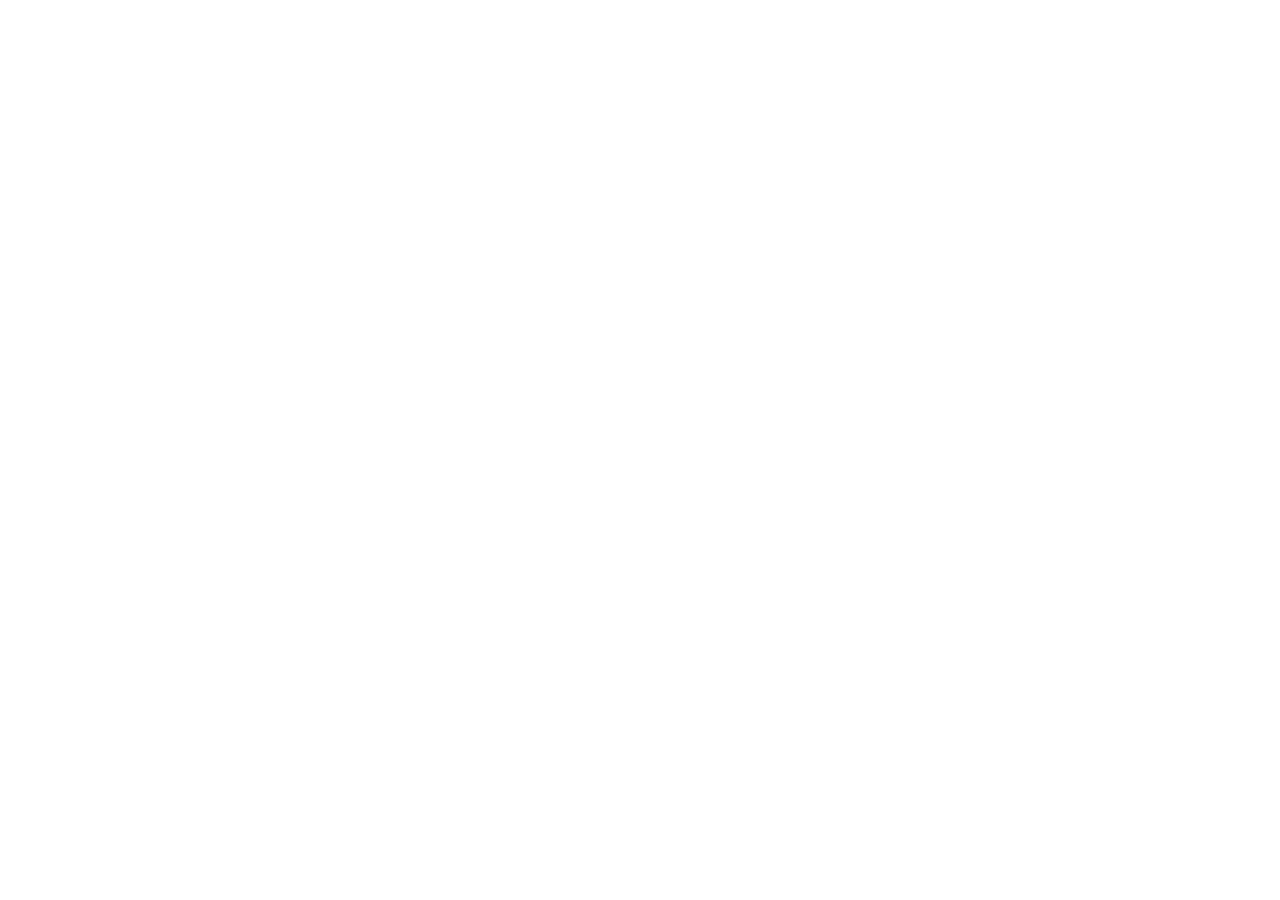
==== frontend-2-practice/index.html @ 97344816 "Initial commit" ====
<!DOCTYPE html>
<html lang="ru">
  <head>
    <meta charset="UTF-8" />
    <meta name="viewport" content="width=device-width, initial-scale=1.0" />
    <title>Выбор даты и времени</title>
    <link rel="stylesheet" href="styles.css" />
  </head>
  <body>
    <div class="page">
      <!-- Перенесите вашу верстку. Удалите статичные данные. Подключите скрипт -->
    </div>
  </body>
</html>
---- frontend-2-practice/styles.css ----
/* Стили страницы.
   Скопируйте с предудущей практики. */

* {
  margin: 0;
  padding: 0;
  box-sizing: border-box;
}

body {
  min-height: 100vh;
  font-family: sans-serif;
}
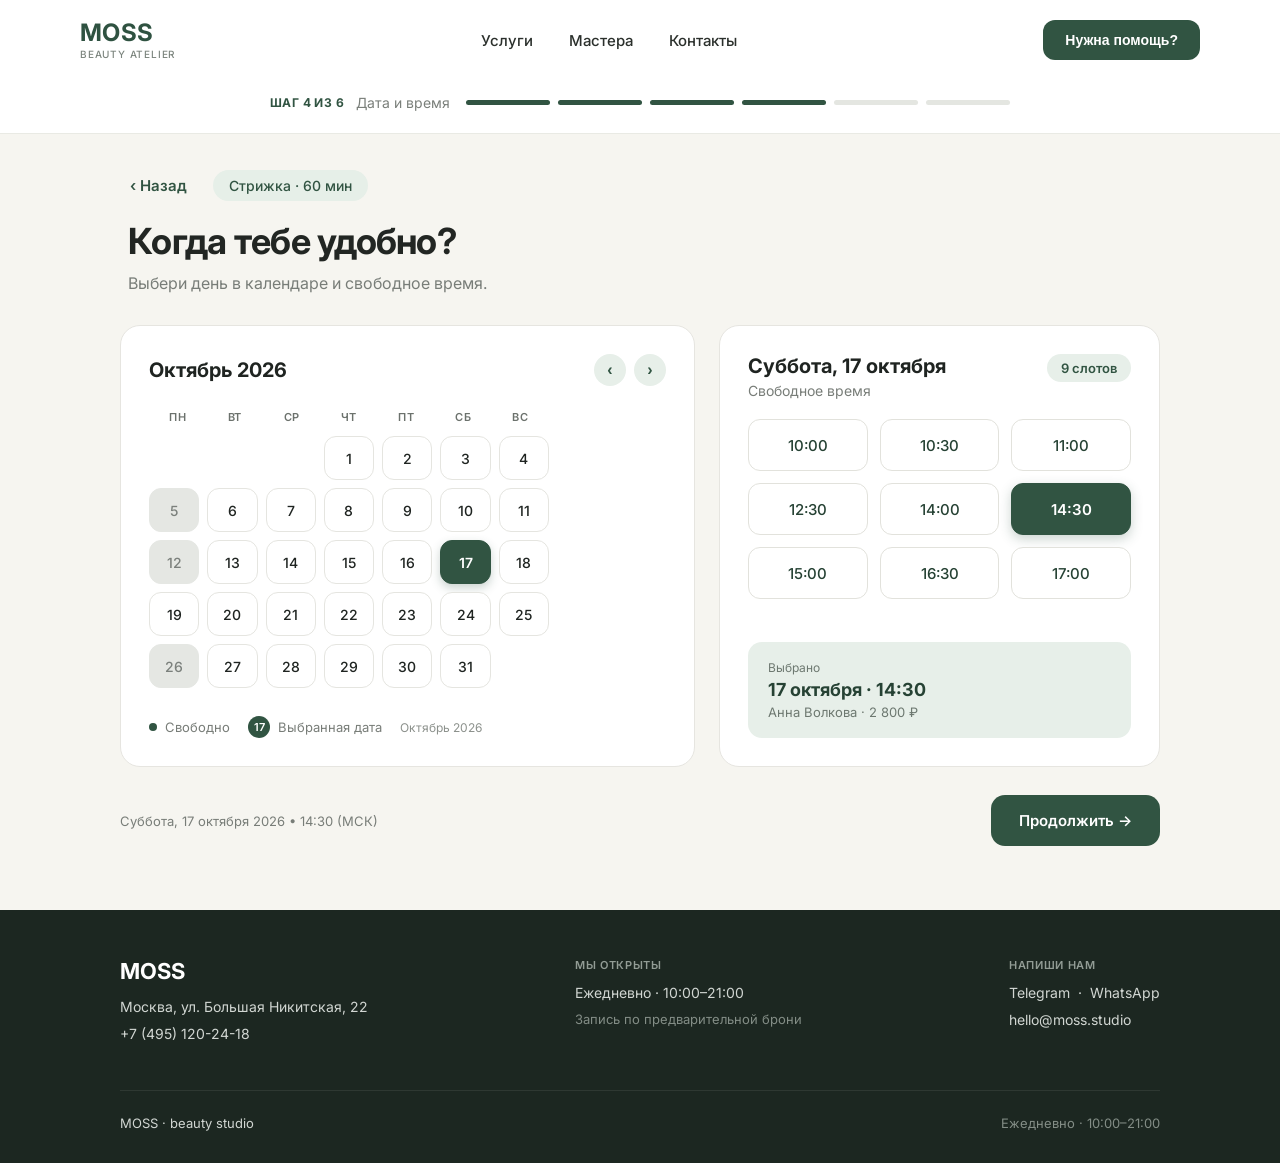
==== commit d1a369dd: "Задание 2. JavaScript" ====
--- a/frontend-2-practice/index.html
+++ b/frontend-2-practice/index.html
@@ -3,12 +3,182 @@
   <head>
     <meta charset="UTF-8" />
     <meta name="viewport" content="width=device-width, initial-scale=1.0" />
-    <title>Выбор даты и времени</title>
-    <link rel="stylesheet" href="styles.css" />
+    <title>MOSS Beauty Atelier — Выбор даты и времени</title>
+    <link rel="preconnect" href="https://fonts.googleapis.com" />
+    <link rel="preconnect" href="https://fonts.gstatic.com" crossorigin />
+    <link
+      href="https://fonts.googleapis.com/css2?family=Inter:wght@400;500;600;700&display=swap"
+      rel="stylesheet"
+    />
+    <link rel="stylesheet" href="./styles.css" />
   </head>
   <body>
-    <div class="page">
-      <!-- Перенесите вашу верстку. Удалите статичные данные. Подключите скрипт -->
+    <div class="app-wrapper">
+      <header class="site-header">
+        <div class="header-top">
+          <a href="#" class="brand-logo">
+            <span class="brand-title">MOSS</span>
+            <span class="brand-subtitle">BEAUTY ATELIER</span>
+          </a>
+
+          <nav class="main-nav">
+            <a href="#" class="nav-link">Услуги</a>
+            <a href="#" class="nav-link">Мастера</a>
+            <a href="#" class="nav-link">Контакты</a>
+          </nav>
+
+          <button class="help-btn" type="button">Нужна помощь?</button>
+        </div>
+
+        <div class="progress-bar-container">
+          <div class="progress-info">
+            <span class="step-counter">ШАГ 4 ИЗ 6</span>
+            <span class="step-name">Дата и время</span>
+          </div>
+          <div class="progress-segments">
+            <div class="segment completed"></div>
+            <div class="segment completed"></div>
+            <div class="segment completed"></div>
+            <div class="segment active"></div>
+            <div class="segment"></div>
+            <div class="segment"></div>
+          </div>
+        </div>
+      </header>
+
+      <main class="booking-main">
+        <div class="booking-container">
+          <div class="top-controls">
+            <a href="#" class="back-link" id="backBtn">‹ Назад</a>
+            <div class="service-pill" id="serviceBadge">Стрижка · 60 мин</div>
+          </div>
+
+          <section class="page-heading">
+            <h1 class="main-title">Когда тебе удобно?</h1>
+            <p class="main-subtitle">
+              Выбери день в календаре и свободное время.
+            </p>
+          </section>
+
+          <div class="booking-grid">
+            <section class="card calendar-card">
+              <div class="calendar-header">
+                <h2 class="card-title" id="calendarMonthTitle">Октябрь 2026</h2>
+                <div class="calendar-nav">
+                  <button
+                    class="cal-arrow"
+                    id="prevMonthBtn"
+                    type="button"
+                    aria-label="Предыдущий месяц"
+                  >
+                    ‹
+                  </button>
+                  <button
+                    class="cal-arrow"
+                    id="nextMonthBtn"
+                    type="button"
+                    aria-label="Следующий месяц"
+                  >
+                    ›
+                  </button>
+                </div>
+              </div>
+
+              <div class="weekdays-grid">
+                <span>ПН</span>
+                <span>ВТ</span>
+                <span>СР</span>
+                <span>ЧТ</span>
+                <span>ПТ</span>
+                <span>СБ</span>
+                <span>ВС</span>
+              </div>
+
+              <div class="days-grid" id="calendarDaysGrid"></div>
+
+              <div class="calendar-legend">
+                <div class="legend-item">
+                  <span class="dot-free"></span>
+                  <span>Свободно</span>
+                </div>
+                <div class="legend-item">
+                  <span class="badge-selected" id="legendSelectedDay">17</span>
+                  <span>Выбранная дата</span>
+                </div>
+                <span class="legend-month" id="legendMonthLabel">Октябрь 2026</span>
+              </div>
+            </section>
+
+            <section class="card slots-card">
+              <div class="slots-header">
+                <div class="slots-title-group">
+                  <h2 class="card-title" id="selectedDateHeading">
+                    Суббота, 17 октября
+                  </h2>
+                  <span class="slots-subtitle">Свободное время</span>
+                </div>
+                <div class="slots-count-badge" id="slotsCountBadge">9 слотов</div>
+              </div>
+
+              <div class="time-slots-grid" id="timeSlotsGrid"></div>
+
+              <div class="selection-summary" id="selectionSummary">
+                <span class="summary-label">Выбрано</span>
+                <strong class="summary-datetime" id="summaryDateTime">
+                  17 октября · 14:30
+                </strong>
+                <span class="summary-master" id="summaryMaster">
+                  Анна Волкова · 2 800 ₽
+                </span>
+              </div>
+            </section>
+          </div>
+
+          <div class="booking-actions">
+            <span class="timezone-note" id="bottomBarNote">
+              Все слоты указаны по московскому времени
+            </span>
+            <button type="button" class="continue-btn" id="continueBtn">
+              Продолжить →
+            </button>
+          </div>
+        </div>
+      </main>
+
+      <footer class="site-footer">
+        <div class="footer-container">
+          <div class="footer-top">
+            <div class="footer-col brand-col">
+              <span class="footer-logo">MOSS</span>
+              <p class="footer-address">Москва, ул. Большая Никитская, 22</p>
+              <a href="tel:+74951202418" class="footer-phone">+7 (495) 120-24-18</a>
+            </div>
+
+            <div class="footer-col">
+              <span class="footer-heading">МЫ ОТКРЫТЫ</span>
+              <p class="footer-text">Ежедневно · 10:00–21:00</p>
+              <p class="footer-subtext">Запись по предварительной брони</p>
+            </div>
+
+            <div class="footer-col">
+              <span class="footer-heading">НАПИШИ НАМ</span>
+              <div class="social-links">
+                <a href="#">Telegram</a>
+                <span>·</span>
+                <a href="#">WhatsApp</a>
+              </div>
+              <a href="mailto:hello@moss.studio" class="footer-email">hello@moss.studio</a>
+            </div>
+          </div>
+
+          <div class="footer-bottom">
+            <span class="footer-copy">MOSS · beauty studio</span>
+            <span class="footer-hours-mini">Ежедневно · 10:00–21:00</span>
+          </div>
+        </div>
+      </footer>
     </div>
+
+    <script src="script.js"></script>
   </body>
-</html>+</html>
--- a/frontend-2-practice/styles.css
+++ b/frontend-2-practice/styles.css
@@ -1,6 +1,3 @@
-/* Стили страницы.
-   Скопируйте с предудущей практики. */
-
 * {
   margin: 0;
   padding: 0;
@@ -8,6 +5,590 @@
 }
 
 body {
+  font-family: "Inter", -apple-system, BlinkMacSystemFont, "Segoe UI", Roboto, sans-serif;
+  background-color: #f6f5f0;
+  color: #1f2421;
   min-height: 100vh;
-  font-family: sans-serif;
-}
+}
+
+.app-wrapper {
+  display: flex;
+  flex-direction: column;
+  min-height: 100vh;
+}
+
+/* Header */
+.site-header {
+  background-color: #ffffff;
+  border-bottom: 1px solid #e9eae4;
+}
+
+.header-top {
+  max-width: 1200px;
+  margin: 0 auto;
+  padding: 20px 40px;
+  display: flex;
+  justify-content: space-between;
+  align-items: center;
+}
+
+.brand-logo {
+  display: flex;
+  flex-direction: column;
+  text-decoration: none;
+  cursor: pointer;
+}
+
+.brand-title {
+  font-size: 24px;
+  font-weight: 700;
+  color: #2f5241;
+  letter-spacing: 0.02em;
+  line-height: 1.1;
+}
+
+.brand-subtitle {
+  font-size: 10px;
+  font-weight: 500;
+  color: #7c857e;
+  letter-spacing: 0.08em;
+  margin-top: 2px;
+}
+
+.main-nav {
+  display: flex;
+  gap: 36px;
+}
+
+.nav-link {
+  text-decoration: none;
+  font-size: 15px;
+  font-weight: 500;
+  color: #2b302c;
+  transition: color 0.2s ease;
+  cursor: pointer;
+}
+
+.nav-link:hover {
+  color: #2f5241;
+}
+
+.help-btn {
+  background-color: #315442;
+  color: #ffffff;
+  border: none;
+  border-radius: 12px;
+  padding: 12px 22px;
+  font-size: 14px;
+  font-weight: 600;
+  cursor: pointer;
+  transition: background-color 0.2s ease;
+}
+
+.help-btn:hover {
+  background-color: #264234;
+}
+
+.progress-bar-container {
+  max-width: 1200px;
+  margin: 0 auto;
+  padding: 14px 40px 22px;
+  display: flex;
+  align-items: center;
+  justify-content: center;
+  gap: 16px;
+}
+
+.progress-info {
+  display: flex;
+  align-items: center;
+  gap: 12px;
+}
+
+.step-counter {
+  font-size: 12px;
+  font-weight: 700;
+  color: #315442;
+  letter-spacing: 0.04em;
+}
+
+.step-name {
+  font-size: 14px;
+  color: #7a7f7a;
+}
+
+.progress-segments {
+  display: flex;
+  gap: 8px;
+}
+
+.segment {
+  width: 84px;
+  height: 5px;
+  border-radius: 4px;
+  background-color: #e4e6e1;
+}
+
+.segment.completed,
+.segment.active {
+  background-color: #315442;
+}
+
+/* Main */
+.booking-main {
+  flex: 1;
+  padding: 36px 40px 64px;
+}
+
+.booking-container {
+  max-width: 1040px;
+  margin: 0 auto;
+}
+
+.top-controls {
+  display: flex;
+  align-items: center;
+  gap: 16px;
+  margin-bottom: 18px;
+}
+
+.back-link {
+  text-decoration: none;
+  font-size: 15px;
+  font-weight: 600;
+  color: #315442;
+  padding: 6px 10px;
+  border-radius: 8px;
+  transition: background-color 0.2s ease;
+  cursor: pointer;
+}
+
+.back-link:hover {
+  background-color: #e7efe9;
+}
+
+.service-pill {
+  background-color: #e6efe8;
+  color: #315442;
+  font-size: 14px;
+  font-weight: 500;
+  padding: 7px 16px;
+  border-radius: 100px;
+}
+
+.page-heading {
+  margin-bottom: 32px;
+  padding-left: 8px;
+}
+
+.main-title {
+  font-size: 36px;
+  font-weight: 700;
+  color: #222623;
+  margin-bottom: 10px;
+  letter-spacing: -0.02em;
+}
+
+.main-subtitle {
+  font-size: 16px;
+  color: #787d78;
+}
+
+.booking-grid {
+  display: flex;
+  gap: 24px;
+  align-items: stretch;
+  margin-bottom: 28px;
+}
+
+.card {
+  background-color: #ffffff;
+  border: 1px solid #e6e5e0;
+  border-radius: 20px;
+  padding: 28px;
+}
+
+.calendar-card {
+  flex: 1.35;
+  display: flex;
+  flex-direction: column;
+}
+
+.slots-card {
+  flex: 1;
+  display: flex;
+  flex-direction: column;
+}
+
+.card-title {
+  font-size: 20px;
+  font-weight: 700;
+  color: #1f2421;
+}
+
+/* Calendar */
+.calendar-header {
+  display: flex;
+  justify-content: space-between;
+  align-items: center;
+  margin-bottom: 24px;
+}
+
+.calendar-nav {
+  display: flex;
+  gap: 8px;
+}
+
+.cal-arrow {
+  width: 32px;
+  height: 32px;
+  border-radius: 50%;
+  border: none;
+  background-color: #e7efe9;
+  color: #315442;
+  font-size: 16px;
+  font-weight: 600;
+  display: flex;
+  align-items: center;
+  justify-content: center;
+  cursor: pointer;
+  transition: background-color 0.2s ease;
+}
+
+.cal-arrow:hover {
+  background-color: #d4e3d8;
+}
+
+.weekdays-grid {
+  display: grid;
+  grid-template-columns: repeat(7, 1fr);
+  text-align: center;
+  margin-bottom: 12px;
+  max-width: 400px;
+}
+
+.weekdays-grid span {
+  font-size: 11px;
+  font-weight: 600;
+  color: #6c726d;
+  letter-spacing: 0.04em;
+}
+
+.days-grid {
+  display: grid;
+  grid-template-columns: repeat(7, 1fr);
+  gap: 8px;
+  max-width: 400px;
+  margin-bottom: 28px;
+}
+
+.day-cell {
+  height: 44px;
+  border-radius: 12px;
+  border: 1px solid #e5e5e0;
+  background-color: #ffffff;
+  font-family: inherit;
+  font-size: 14px;
+  font-weight: 500;
+  color: #1f2421;
+  display: flex;
+  align-items: center;
+  justify-content: center;
+  cursor: pointer;
+  transition: all 0.2s ease;
+}
+
+.day-cell.empty {
+  border: none;
+  background: transparent;
+  cursor: default;
+}
+
+.day-cell.available:hover {
+  border-color: #315442;
+  background-color: #f2f7f4;
+}
+
+.day-cell.disabled {
+  background-color: #e5e7e3;
+  border-color: #e5e7e3;
+  color: #7b807c;
+  cursor: not-allowed;
+}
+
+.day-cell.selected {
+  background-color: #315442;
+  border-color: #315442;
+  color: #ffffff;
+  font-weight: 600;
+  box-shadow: 0 4px 10px rgba(49, 84, 66, 0.25);
+}
+
+.calendar-legend {
+  margin-top: auto;
+  display: flex;
+  align-items: center;
+  gap: 18px;
+  font-size: 13px;
+  color: #787d78;
+}
+
+.legend-item {
+  display: flex;
+  align-items: center;
+  gap: 8px;
+}
+
+.dot-free {
+  width: 8px;
+  height: 8px;
+  border-radius: 50%;
+  background-color: #315442;
+}
+
+.badge-selected {
+  width: 22px;
+  height: 22px;
+  border-radius: 50%;
+  background-color: #315442;
+  color: #ffffff;
+  font-size: 11px;
+  font-weight: 600;
+  display: flex;
+  align-items: center;
+  justify-content: center;
+}
+
+.legend-month {
+  font-size: 12px;
+  color: #8c918c;
+}
+
+/* Slots */
+.slots-header {
+  display: flex;
+  justify-content: space-between;
+  align-items: flex-start;
+  margin-bottom: 20px;
+}
+
+.slots-title-group {
+  display: flex;
+  flex-direction: column;
+  gap: 4px;
+}
+
+.slots-subtitle {
+  font-size: 14px;
+  color: #787d78;
+}
+
+.slots-count-badge {
+  background-color: #e7efe9;
+  color: #315442;
+  font-size: 13px;
+  font-weight: 600;
+  padding: 6px 14px;
+  border-radius: 100px;
+}
+
+.time-slots-grid {
+  display: grid;
+  grid-template-columns: repeat(3, 1fr);
+  gap: 12px;
+  margin-bottom: 24px;
+}
+
+.time-slot {
+  height: 52px;
+  border-radius: 12px;
+  border: 1px solid #e2e2dc;
+  background-color: #ffffff;
+  font-family: inherit;
+  font-size: 15px;
+  font-weight: 500;
+  color: #264234;
+  cursor: pointer;
+  transition: all 0.2s ease;
+}
+
+.time-slot:hover:not(:disabled) {
+  border-color: #315442;
+  background-color: #f2f7f4;
+  box-shadow: 0 2px 6px rgba(49, 84, 66, 0.1);
+}
+
+.time-slot:focus-visible {
+  outline: 2px solid #2b82f6;
+  outline-offset: 2px;
+}
+
+.time-slot.selected {
+  background-color: #315442;
+  border-color: #315442;
+  color: #ffffff;
+  font-weight: 600;
+  box-shadow: 0 4px 12px rgba(49, 84, 66, 0.25);
+}
+
+.time-slot.booked {
+  background-color: #f0f1ed;
+  border-color: #e5e6e1;
+  color: #a3a8a4;
+  text-decoration: line-through;
+  cursor: not-allowed;
+}
+
+.selection-summary {
+  margin-top: auto;
+  background-color: #e7efe9;
+  border-radius: 14px;
+  padding: 18px 20px;
+  display: flex;
+  flex-direction: column;
+  gap: 4px;
+}
+
+.summary-label {
+  font-size: 12px;
+  color: #6d7870;
+}
+
+.summary-datetime {
+  font-size: 18px;
+  font-weight: 700;
+  color: #264234;
+}
+
+.summary-master {
+  font-size: 13px;
+  color: #6d7870;
+}
+
+/* Actions */
+.booking-actions {
+  display: flex;
+  justify-content: space-between;
+  align-items: center;
+}
+
+.timezone-note {
+  font-size: 13px;
+  color: #787d78;
+}
+
+.continue-btn {
+  background-color: #315442;
+  color: #ffffff;
+  border: none;
+  border-radius: 14px;
+  padding: 16px 28px;
+  font-family: inherit;
+  font-size: 15px;
+  font-weight: 600;
+  cursor: pointer;
+  transition: background-color 0.2s ease, box-shadow 0.2s ease;
+}
+
+.continue-btn:hover:not(:disabled) {
+  background-color: #264234;
+  box-shadow: 0 4px 14px rgba(49, 84, 66, 0.3);
+}
+
+.continue-btn:disabled {
+  background-color: #a7b5ad;
+  cursor: not-allowed;
+  box-shadow: none;
+}
+
+/* Footer */
+.site-footer {
+  background-color: #1c2721;
+  color: #ffffff;
+  padding: 48px 40px 32px;
+}
+
+.footer-container {
+  max-width: 1040px;
+  margin: 0 auto;
+}
+
+.footer-top {
+  display: flex;
+  justify-content: space-between;
+  gap: 40px;
+  margin-bottom: 48px;
+}
+
+.footer-col {
+  display: flex;
+  flex-direction: column;
+  gap: 10px;
+}
+
+.footer-logo {
+  font-size: 22px;
+  font-weight: 700;
+  color: #ffffff;
+  margin-bottom: 4px;
+}
+
+.footer-address,
+.footer-phone,
+.footer-text,
+.footer-email {
+  font-size: 14px;
+  color: #d1d6d2;
+  text-decoration: none;
+}
+
+.footer-phone:hover,
+.footer-email:hover {
+  color: #ffffff;
+}
+
+.footer-heading {
+  font-size: 11px;
+  font-weight: 600;
+  letter-spacing: 0.06em;
+  color: #929c95;
+  text-transform: uppercase;
+  margin-bottom: 2px;
+}
+
+.footer-subtext {
+  font-size: 13px;
+  color: #838d86;
+}
+
+.social-links {
+  display: flex;
+  align-items: center;
+  gap: 8px;
+  font-size: 14px;
+  color: #d1d6d2;
+}
+
+.social-links a {
+  color: #d1d6d2;
+  text-decoration: none;
+  transition: color 0.2s ease;
+}
+
+.social-links a:hover {
+  color: #ffffff;
+}
+
+.footer-bottom {
+  display: flex;
+  justify-content: space-between;
+  align-items: center;
+  padding-top: 24px;
+  border-top: 1px solid rgba(255, 255, 255, 0.08);
+  font-size: 13px;
+  color: #838d86;
+}
+
+.footer-copy {
+  color: #d1d6d2;
+}
